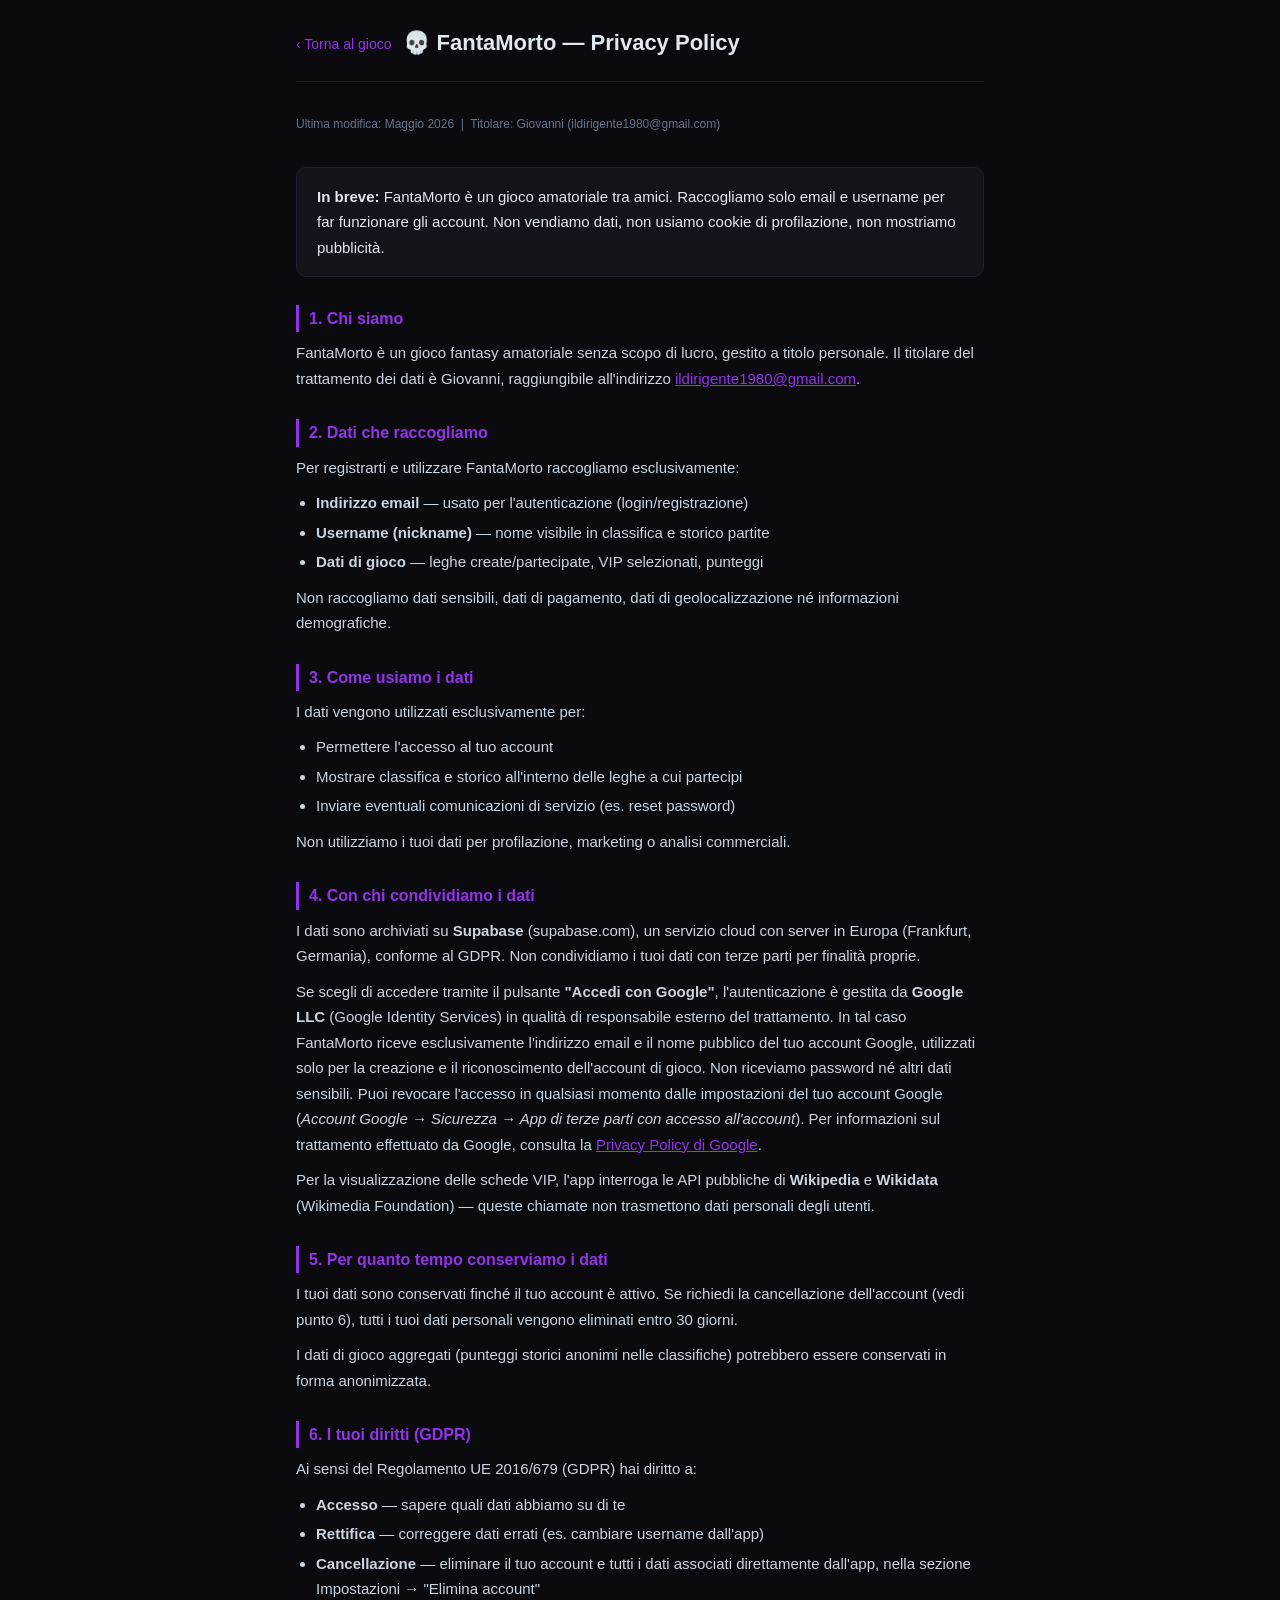
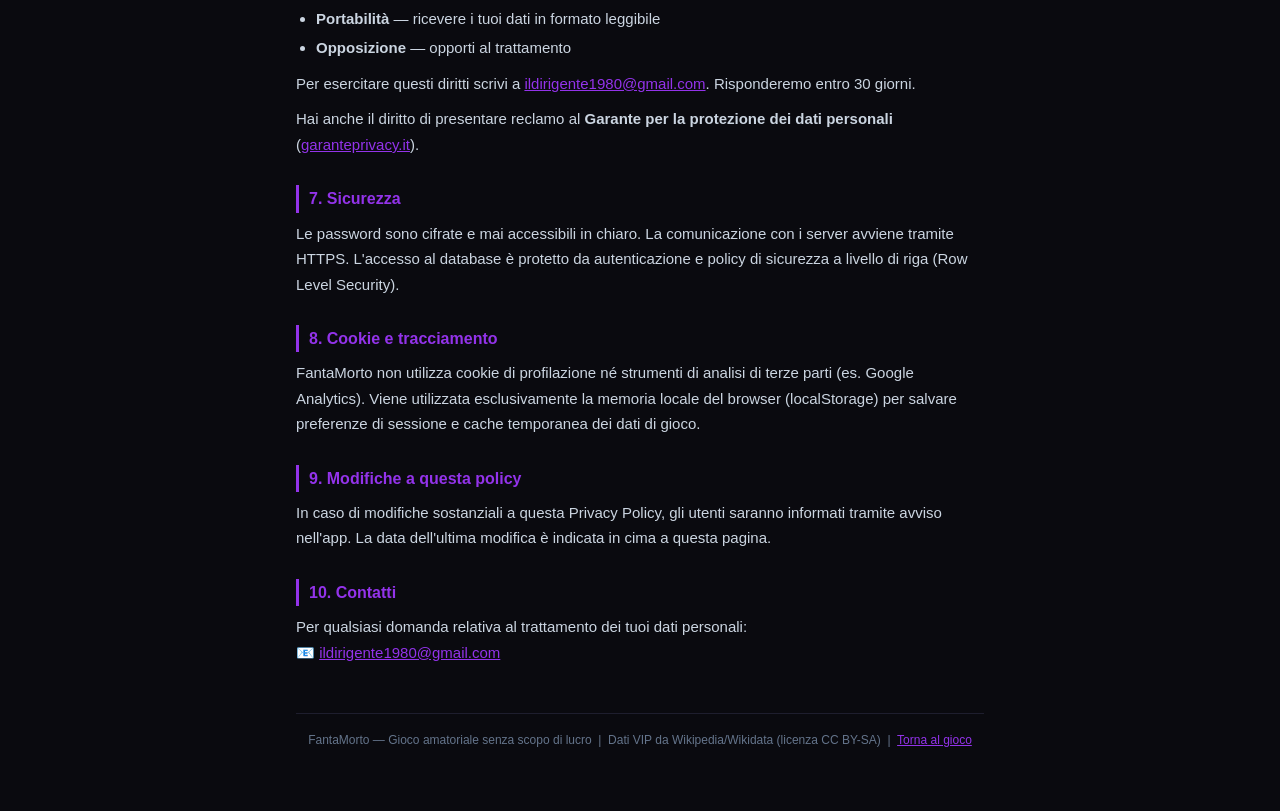
==== privacy.html @ 2cf82fef "Add files via upload" ====
<!DOCTYPE html>
<html lang="it">
<head>
    <meta charset="UTF-8">
    <meta name="viewport" content="width=device-width, initial-scale=1.0">
    <title>Privacy Policy — FantaMorto</title>
    <style>
        :root {
            --bg: #0a0a0f; --surface: #13131a; --border: #1e1e2e;
            --text: #e2e8f0; --muted: #64748b; --primary: #9333ea;
        }
        * { box-sizing: border-box; margin: 0; padding: 0; }
        body {
            background: var(--bg); color: var(--text);
            font-family: -apple-system, BlinkMacSystemFont, 'Segoe UI', sans-serif;
            font-size: 15px; line-height: 1.7; padding: 24px 16px 60px;
            max-width: 720px; margin: 0 auto;
        }
        header {
            display: flex; align-items: center; gap: 12px;
            margin-bottom: 32px; padding-bottom: 16px;
            border-bottom: 1px solid var(--border);
        }
        header a {
            color: var(--primary); text-decoration: none; font-size: 14px;
        }
        h1 { font-size: 22px; font-weight: 700; margin-bottom: 4px; }
        h2 {
            font-size: 16px; font-weight: 700; color: var(--primary);
            margin: 28px 0 8px; padding-left: 10px;
            border-left: 3px solid var(--primary);
        }
        p  { color: #cbd5e1; margin-bottom: 10px; }
        ul { color: #cbd5e1; padding-left: 20px; margin-bottom: 10px; }
        ul li { margin-bottom: 4px; }
        .meta { font-size: 12px; color: var(--muted); margin-bottom: 32px; }
        .box {
            background: var(--surface); border: 1px solid var(--border);
            border-radius: 10px; padding: 16px 20px; margin: 20px 0;
        }
        a { color: var(--primary); }
        footer {
            margin-top: 48px; padding-top: 16px;
            border-top: 1px solid var(--border);
            font-size: 12px; color: var(--muted); text-align: center;
        }
    </style>
</head>
<body>

<header>
    <a href="index.html">&#8249; Torna al gioco</a>
    <h1>&#128128; FantaMorto — Privacy Policy</h1>
</header>

<p class="meta">Ultima modifica: Maggio 2026 &nbsp;|&nbsp; Titolare: Giovanni (ildirigente1980@gmail.com)</p>

<div class="box">
    <strong>In breve:</strong> FantaMorto è un gioco amatoriale tra amici. Raccogliamo solo email e username per far funzionare gli account. Non vendiamo dati, non usiamo cookie di profilazione, non mostriamo pubblicità.
</div>

<h2>1. Chi siamo</h2>
<p>FantaMorto è un gioco fantasy amatoriale senza scopo di lucro, gestito a titolo personale. Il titolare del trattamento dei dati è Giovanni, raggiungibile all'indirizzo <a href="mailto:ildirigente1980@gmail.com">ildirigente1980@gmail.com</a>.</p>

<h2>2. Dati che raccogliamo</h2>
<p>Per registrarti e utilizzare FantaMorto raccogliamo esclusivamente:</p>
<ul>
    <li><strong>Indirizzo email</strong> — usato per l'autenticazione (login/registrazione)</li>
    <li><strong>Username (nickname)</strong> — nome visibile in classifica e storico partite</li>
    <li><strong>Dati di gioco</strong> — leghe create/partecipate, VIP selezionati, punteggi</li>
</ul>
<p>Non raccogliamo dati sensibili, dati di pagamento, dati di geolocalizzazione né informazioni demografiche.</p>

<h2>3. Come usiamo i dati</h2>
<p>I dati vengono utilizzati esclusivamente per:</p>
<ul>
    <li>Permettere l'accesso al tuo account</li>
    <li>Mostrare classifica e storico all'interno delle leghe a cui partecipi</li>
    <li>Inviare eventuali comunicazioni di servizio (es. reset password)</li>
</ul>
<p>Non utilizziamo i tuoi dati per profilazione, marketing o analisi commerciali.</p>

<h2>4. Con chi condividiamo i dati</h2>
<p>I dati sono archiviati su <strong>Supabase</strong> (supabase.com), un servizio cloud con server in Europa (Frankfurt, Germania), conforme al GDPR. Non condividiamo i tuoi dati con terze parti per finalità proprie.</p>
<p>Se scegli di accedere tramite il pulsante <strong>"Accedi con Google"</strong>, l'autenticazione è gestita da <strong>Google LLC</strong> (Google Identity Services) in qualità di responsabile esterno del trattamento. In tal caso FantaMorto riceve esclusivamente l'indirizzo email e il nome pubblico del tuo account Google, utilizzati solo per la creazione e il riconoscimento dell'account di gioco. Non riceviamo password né altri dati sensibili. Puoi revocare l'accesso in qualsiasi momento dalle impostazioni del tuo account Google (<em>Account Google → Sicurezza → App di terze parti con accesso all'account</em>). Per informazioni sul trattamento effettuato da Google, consulta la <a href="https://policies.google.com/privacy" target="_blank" rel="noopener">Privacy Policy di Google</a>.</p>
<p>Per la visualizzazione delle schede VIP, l'app interroga le API pubbliche di <strong>Wikipedia</strong> e <strong>Wikidata</strong> (Wikimedia Foundation) — queste chiamate non trasmettono dati personali degli utenti.</p>

<h2>5. Per quanto tempo conserviamo i dati</h2>
<p>I tuoi dati sono conservati finché il tuo account è attivo. Se richiedi la cancellazione dell'account (vedi punto 6), tutti i tuoi dati personali vengono eliminati entro 30 giorni.</p>
<p>I dati di gioco aggregati (punteggi storici anonimi nelle classifiche) potrebbero essere conservati in forma anonimizzata.</p>

<h2>6. I tuoi diritti (GDPR)</h2>
<p>Ai sensi del Regolamento UE 2016/679 (GDPR) hai diritto a:</p>
<ul>
    <li><strong>Accesso</strong> — sapere quali dati abbiamo su di te</li>
    <li><strong>Rettifica</strong> — correggere dati errati (es. cambiare username dall'app)</li>
    <li><strong>Cancellazione</strong> — eliminare il tuo account e tutti i dati associati direttamente dall'app, nella sezione Impostazioni → "Elimina account"</li>
    <li><strong>Portabilità</strong> — ricevere i tuoi dati in formato leggibile</li>
    <li><strong>Opposizione</strong> — opporti al trattamento</li>
</ul>
<p>Per esercitare questi diritti scrivi a <a href="mailto:ildirigente1980@gmail.com">ildirigente1980@gmail.com</a>. Risponderemo entro 30 giorni.</p>
<p>Hai anche il diritto di presentare reclamo al <strong>Garante per la protezione dei dati personali</strong> (<a href="https://www.garanteprivacy.it" target="_blank">garanteprivacy.it</a>).</p>

<h2>7. Sicurezza</h2>
<p>Le password sono cifrate e mai accessibili in chiaro. La comunicazione con i server avviene tramite HTTPS. L'accesso al database è protetto da autenticazione e policy di sicurezza a livello di riga (Row Level Security).</p>

<h2>8. Cookie e tracciamento</h2>
<p>FantaMorto non utilizza cookie di profilazione né strumenti di analisi di terze parti (es. Google Analytics). Viene utilizzata esclusivamente la memoria locale del browser (localStorage) per salvare preferenze di sessione e cache temporanea dei dati di gioco.</p>

<h2>9. Modifiche a questa policy</h2>
<p>In caso di modifiche sostanziali a questa Privacy Policy, gli utenti saranno informati tramite avviso nell'app. La data dell'ultima modifica è indicata in cima a questa pagina.</p>

<h2>10. Contatti</h2>
<p>Per qualsiasi domanda relativa al trattamento dei tuoi dati personali:<br>
📧 <a href="mailto:ildirigente1980@gmail.com">ildirigente1980@gmail.com</a></p>

<footer>
    FantaMorto — Gioco amatoriale senza scopo di lucro &nbsp;|&nbsp;
    Dati VIP da Wikipedia/Wikidata (licenza CC BY-SA) &nbsp;|&nbsp;
    <a href="index.html">Torna al gioco</a>
</footer>

</body>
</html>
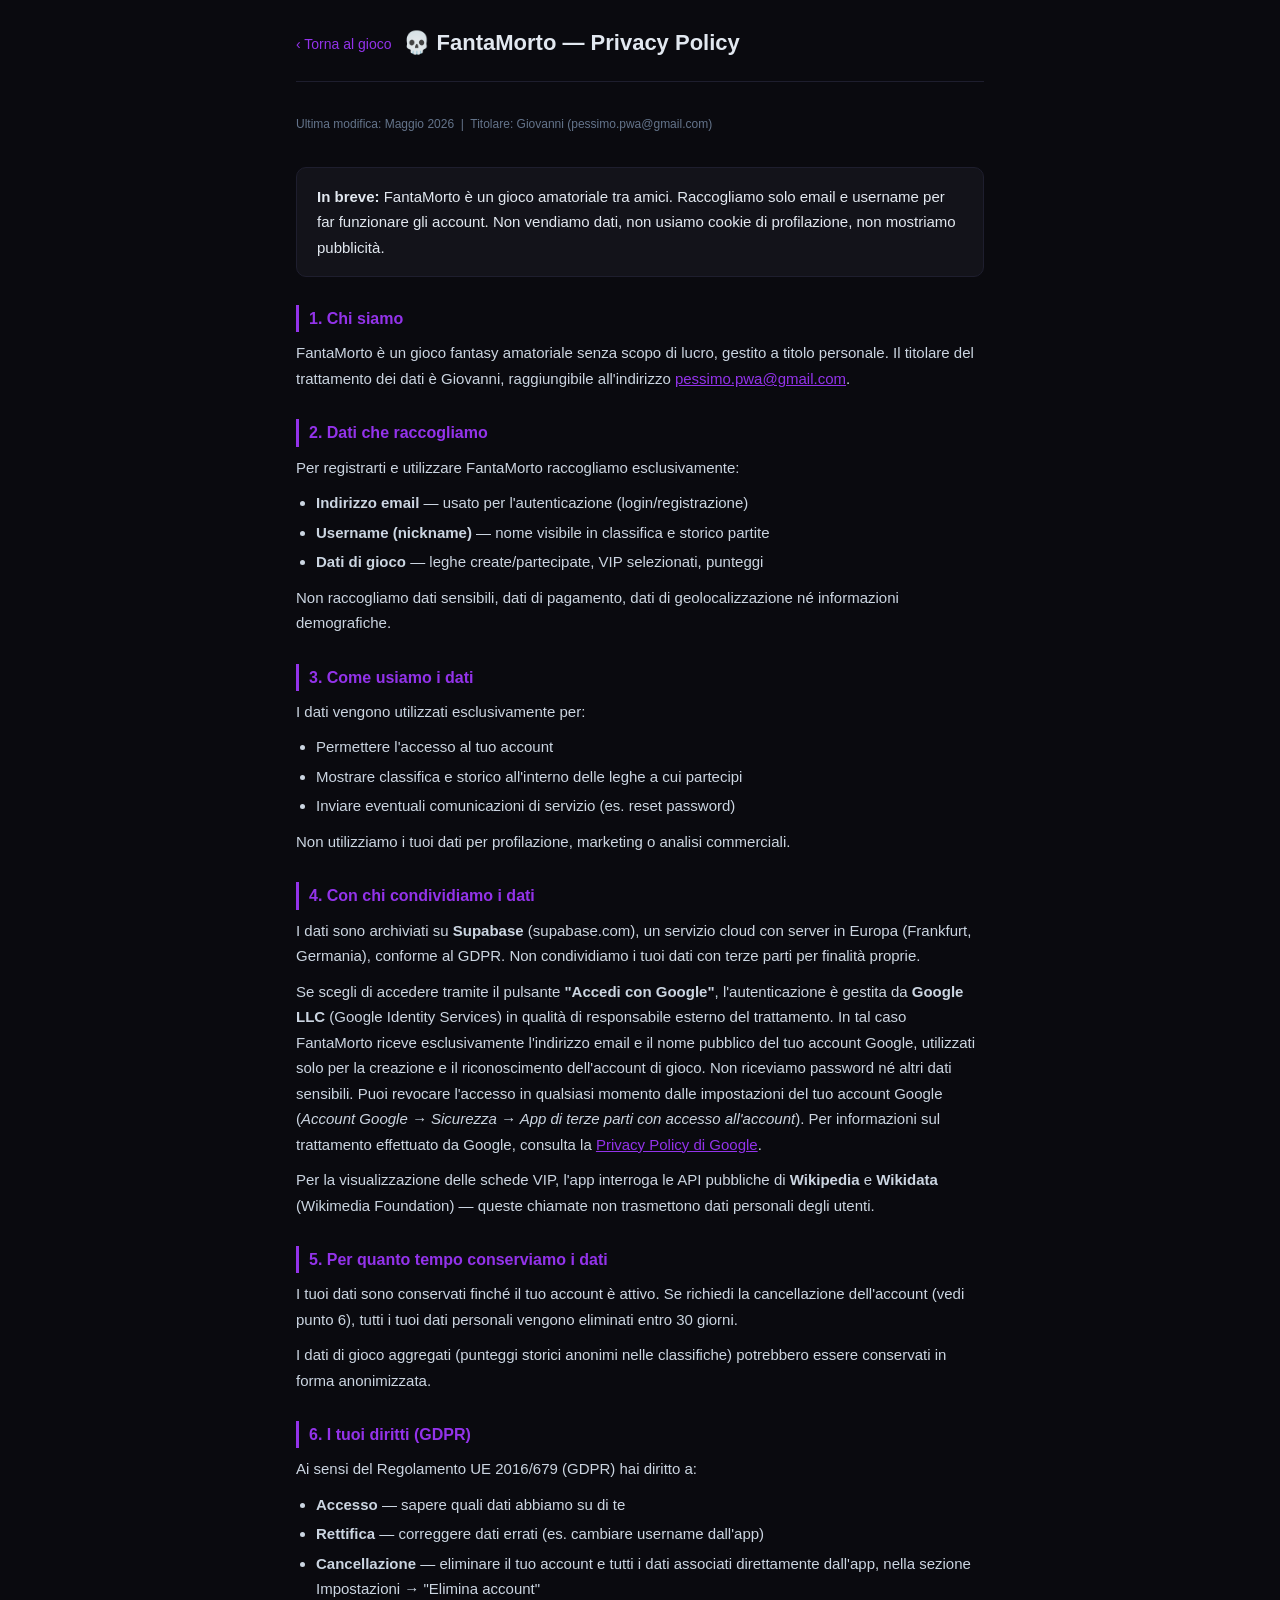
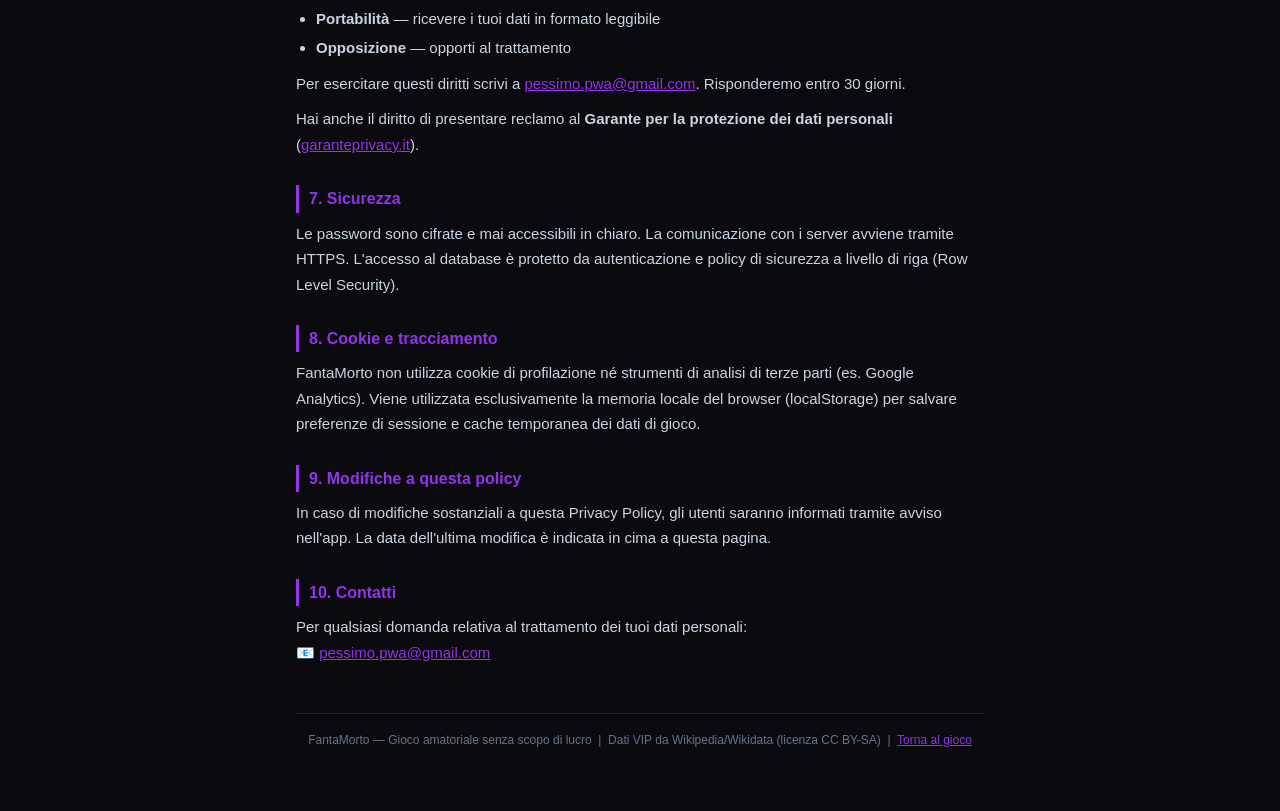
==== commit 2958bda3: "Add files via upload" ====
--- a/privacy.html
+++ b/privacy.html
@@ -53,14 +53,14 @@
     <h1>&#128128; FantaMorto — Privacy Policy</h1>
 </header>
 
-<p class="meta">Ultima modifica: Maggio 2026 &nbsp;|&nbsp; Titolare: Giovanni (ildirigente1980@gmail.com)</p>
+<p class="meta">Ultima modifica: Maggio 2026 &nbsp;|&nbsp; Titolare: Giovanni (pessimo.pwa@gmail.com)</p>
 
 <div class="box">
     <strong>In breve:</strong> FantaMorto è un gioco amatoriale tra amici. Raccogliamo solo email e username per far funzionare gli account. Non vendiamo dati, non usiamo cookie di profilazione, non mostriamo pubblicità.
 </div>
 
 <h2>1. Chi siamo</h2>
-<p>FantaMorto è un gioco fantasy amatoriale senza scopo di lucro, gestito a titolo personale. Il titolare del trattamento dei dati è Giovanni, raggiungibile all'indirizzo <a href="mailto:ildirigente1980@gmail.com">ildirigente1980@gmail.com</a>.</p>
+<p>FantaMorto è un gioco fantasy amatoriale senza scopo di lucro, gestito a titolo personale. Il titolare del trattamento dei dati è Giovanni, raggiungibile all'indirizzo <a href="mailto:pessimo.pwa@gmail.com">pessimo.pwa@gmail.com</a>.</p>
 
 <h2>2. Dati che raccogliamo</h2>
 <p>Per registrarti e utilizzare FantaMorto raccogliamo esclusivamente:</p>
@@ -98,7 +98,7 @@
     <li><strong>Portabilità</strong> — ricevere i tuoi dati in formato leggibile</li>
     <li><strong>Opposizione</strong> — opporti al trattamento</li>
 </ul>
-<p>Per esercitare questi diritti scrivi a <a href="mailto:ildirigente1980@gmail.com">ildirigente1980@gmail.com</a>. Risponderemo entro 30 giorni.</p>
+<p>Per esercitare questi diritti scrivi a <a href="mailto:pessimo.pwa@gmail.com">pessimo.pwa@gmail.com</a>. Risponderemo entro 30 giorni.</p>
 <p>Hai anche il diritto di presentare reclamo al <strong>Garante per la protezione dei dati personali</strong> (<a href="https://www.garanteprivacy.it" target="_blank">garanteprivacy.it</a>).</p>
 
 <h2>7. Sicurezza</h2>
@@ -112,7 +112,7 @@
 
 <h2>10. Contatti</h2>
 <p>Per qualsiasi domanda relativa al trattamento dei tuoi dati personali:<br>
-📧 <a href="mailto:ildirigente1980@gmail.com">ildirigente1980@gmail.com</a></p>
+📧 <a href="mailto:pessimo.pwa@gmail.com">pessimo.pwa@gmail.com</a></p>
 
 <footer>
     FantaMorto — Gioco amatoriale senza scopo di lucro &nbsp;|&nbsp;
